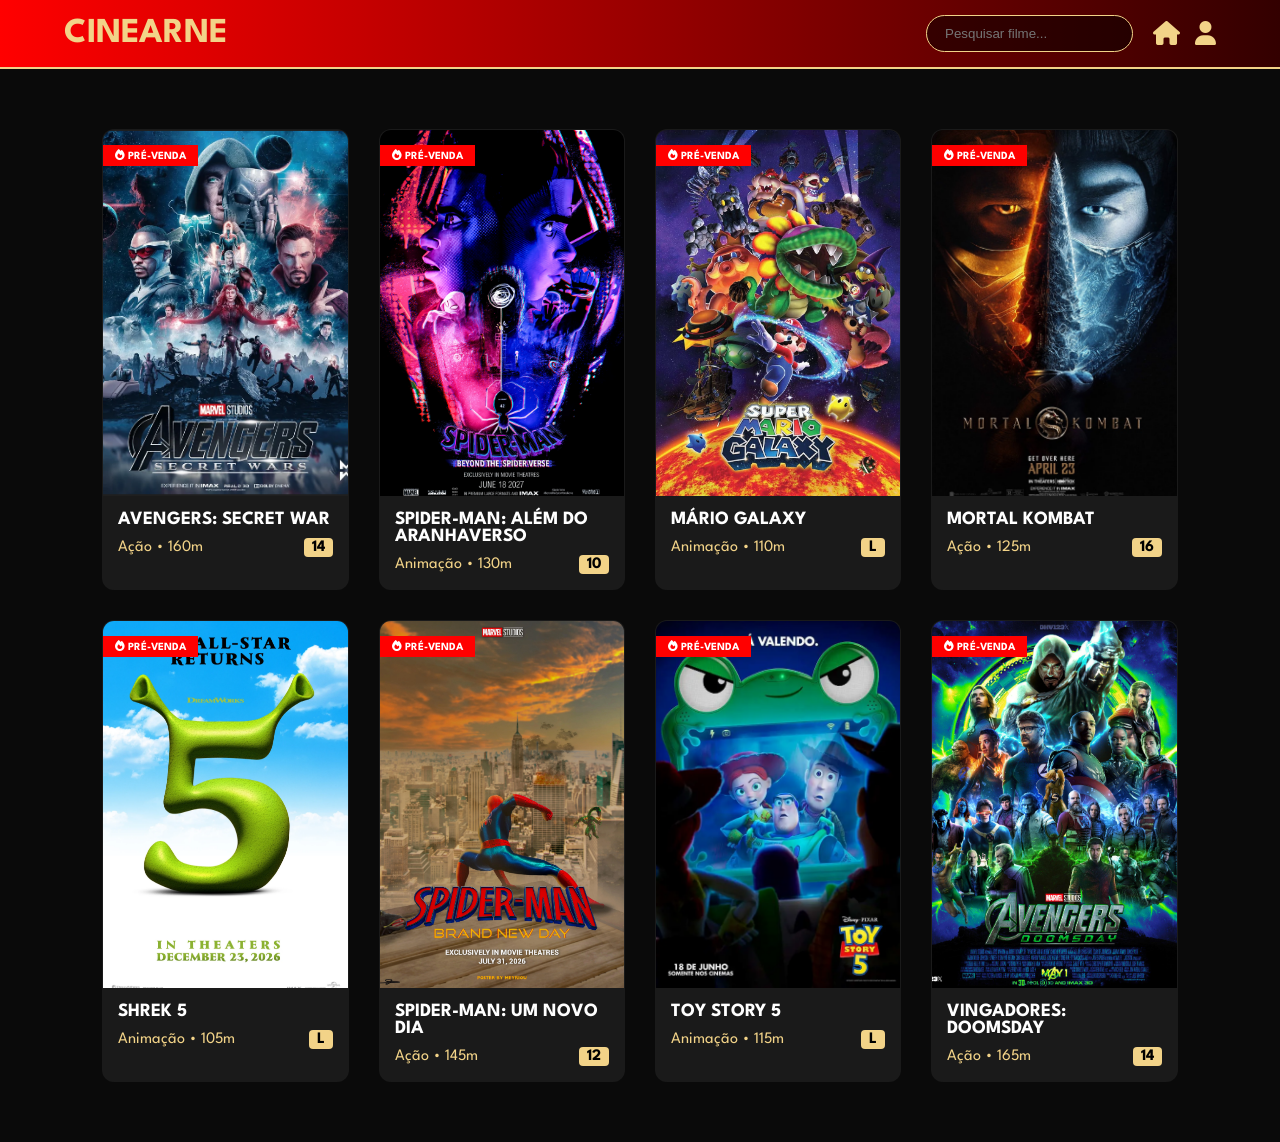
==== index.html @ 708c89e6 "Add files via upload" ====
<!DOCTYPE html>
<html lang="pt-BR">
<head>
    <meta charset="UTF-8">
    <meta name="viewport" content="width=device-width, initial-scale=1.0">
    <title>CINEARNE - Cinema Online</title>
    <link rel="stylesheet" href="style.css">
    <link href="https://fonts.googleapis.com/css2?family=League+Spartan:wght@400;700&display=swap" rel="stylesheet">
    <link rel="stylesheet" href="https://cdnjs.cloudflare.com/ajax/libs/font-awesome/6.5.0/css/all.min.css">
</head>
<body>

    <input type="checkbox" id="abrir-modal" class="check-controle">
    <input type="checkbox" id="abrir-assentos" class="check-controle">
    <input type="checkbox" id="abrir-sucesso" class="check-controle">

    <header>
        <h1 class="logo">CINEARNE</h1>
        <div class="right-area">
            <div class="search-container">
                <input type="text" id="busca" oninput="filtrar()" placeholder="Pesquisar filme...">
            </div>
            
            <div id="area-perfil" style="display: flex; gap: 15px; align-items: center;">
                <a href="index.html" class="nav-icon"><i class="fa-solid fa-house"></i></a>
                <div id="conteudo-login">
                    <a href="login.html" class="nav-icon"><i class="fa-solid fa-user"></i></a>
                </div>
            </div>
        </div>
    </header>

    <section class="movies">
        <label for="abrir-modal" class="movie-card" data-nome="avengers secret war vingadores marvel ação">
            <div class="poster-container">
                <img src="img/Avengers.png" alt="Avengers: Secret War">
                <span class="badge-prevenda"><i class="fa-solid fa-fire"></i> PRÉ-VENDA</span>
            </div>
            <div class="movie-info"><h3>AVENGERS: SECRET WAR</h3><div class="details"><span>Ação • 160m</span><span class="age">14</span></div></div>
        </label>

        <label for="abrir-modal" class="movie-card" data-nome="spider-man além do aranhaverso miles morales animação">
            <div class="poster-container">
                <img src="img/Beyond.jpg" alt="Beyond the Spider-Verse">
                <span class="badge-prevenda"><i class="fa-solid fa-fire"></i> PRÉ-VENDA</span>
            </div>
            <div class="movie-info"><h3>SPIDER-MAN: ALÉM DO ARANHAVERSO</h3><div class="details"><span>Animação • 130m</span><span class="age">10</span></div></div>
        </label>

        <label for="abrir-modal" class="movie-card" data-nome="mário galaxy mario nintendo animação">
            <div class="poster-container">
                <img src="img/Mário.jpg" alt="Mário Galaxy">
                <span class="badge-prevenda"><i class="fa-solid fa-fire"></i> PRÉ-VENDA</span>
            </div>
            <div class="movie-info"><h3>MÁRIO GALAXY</h3><div class="details"><span>Animação • 110m</span><span class="age">L</span></div></div>
        </label>

        <label for="abrir-modal" class="movie-card" data-nome="mortal kombat mk luta ação">
            <div class="poster-container">
                <img src="img/MortalKombat.png" alt="Mortal Kombat">
                <span class="badge-prevenda"><i class="fa-solid fa-fire"></i> PRÉ-VENDA</span>
            </div>
            <div class="movie-info"><h3>MORTAL KOMBAT</h3><div class="details"><span>Ação • 125m</span><span class="age">16</span></div></div>
        </label>

        <label for="abrir-modal" class="movie-card" data-nome="shrek 5 ogro animação dreamworks">
            <div class="poster-container">
                <img src="img/Shrek5.png" alt="Shrek 5">
                <span class="badge-prevenda"><i class="fa-solid fa-fire"></i> PRÉ-VENDA</span>
            </div>
            <div class="movie-info"><h3>SHREK 5</h3><div class="details"><span>Animação • 105m</span><span class="age">L</span></div></div>
        </label>

        <label for="abrir-modal" class="movie-card" data-nome="spider-man homem aranha um novo dia live action marvel">
            <div class="poster-container">
                <img src="img/SpiderMan.png" alt="Spider-Man: Um Novo Dia">
                <span class="badge-prevenda"><i class="fa-solid fa-fire"></i> PRÉ-VENDA</span>
            </div>
            <div class="movie-info"><h3>SPIDER-MAN: UM NOVO DIA</h3><div class="details"><span>Ação • 145m</span><span class="age">12</span></div></div>
        </label>

        <label for="abrir-modal" class="movie-card" data-nome="toy story 5 woody buzz animação pixar disney">
            <div class="poster-container">
                <img src="img/ToyStory.png" alt="Toy Story 5">
                <span class="badge-prevenda"><i class="fa-solid fa-fire"></i> PRÉ-VENDA</span>
            </div>
            <div class="movie-info"><h3>TOY STORY 5</h3><div class="details"><span>Animação • 115m</span><span class="age">L</span></div></div>
        </label>

        <label for="abrir-modal" class="movie-card" data-nome="vingadores doomsday avengers doutor destino marvel ação">
            <div class="poster-container">
                <img src="img/Vingadores.jpeg" alt="Vingadores: Doomsday">
                <span class="badge-prevenda"><i class="fa-solid fa-fire"></i> PRÉ-VENDA</span>
            </div>
            <div class="movie-info"><h3>VINGADORES: DOOMSDAY</h3><div class="details"><span>Ação • 165m</span><span class="age">14</span></div></div>
        </label>
    </section>

    <div class="modal-sessao">
        <div class="conteudo-sessao">
            <label for="abrir-modal" class="fechar-modal">&times;</label>
            <h2>SELECIONE O HORÁRIO</h2>
            <div class="grade-horarios">
                <label for="abrir-assentos" class="btn-hora">14h00</label>
                <label for="abrir-assentos" class="btn-hora">17h30</label>
                <label for="abrir-assentos" class="btn-hora">21h00</label>
            </div>
        </div>
    </div>

    <div class="modal-assentos">
        <div class="conteudo-assentos">
            <label for="abrir-assentos" class="fechar-modal">&times;</label>
            <h3 class="titulo-modal">Escolha seu Assento</h3>
            <div class="tela-cinema">TELA</div>
            <div class="mapa-assentos">
                <input type="checkbox" id="a1" class="seat-check"><label for="a1" class="seat"></label>
                <input type="checkbox" id="a2" class="seat-check"><label for="a2" class="seat"></label>
                <input type="checkbox" id="a3" class="seat-check"><label for="a3" class="seat"></label>
                <input type="checkbox" id="a4" class="seat-check"><label for="a4" class="seat"></label>
                <div class="corredor"></div>
                <input type="checkbox" id="a5" class="seat-check"><label for="a5" class="seat"></label>
                <input type="checkbox" id="a6" class="seat-check"><label for="a6" class="seat"></label>
                <input type="checkbox" id="a7" class="seat-check"><label for="a7" class="seat"></label>
                <input type="checkbox" id="a8" class="seat-check"><label for="a8" class="seat"></label>
                <input type="checkbox" id="b1" class="seat-check"><label for="b1" class="seat"></label>
                <input type="checkbox" id="b2" class="seat-check"><label for="b2" class="seat"></label>
                <input type="checkbox" id="b3" class="seat-check"><label for="b3" class="seat"></label>
                <input type="checkbox" id="b4" class="seat-check"><label for="b4" class="seat"></label>
                <div class="corredor"></div>
                <input type="checkbox" id="b5" class="seat-check"><label for="b5" class="seat"></label>
                <input type="checkbox" id="b6" class="seat-check"><label for="b6" class="seat"></label>
                <input type="checkbox" id="b7" class="seat-check"><label for="b7" class="seat"></label>
                <input type="checkbox" id="b8" class="seat-check"><label for="b8" class="seat"></label>
            </div>
            <label for="abrir-sucesso" class="btn-confirmar">CONFIRMAR ASSENTOS</label>
        </div>
    </div>

    <div class="modal-sucesso">
        <div class="conteudo-sucesso">
            <i class="fa-solid fa-circle-check" style="color: #44ff44; font-size: 60px; margin-bottom: 20px;"></i>
            <h2>SUCESSO!</h2>
            <div class="ticket-info" style="margin-bottom: 20px; color: white;">
                <p><strong>Total:</strong> R$ 0,00</p>
                <p><strong>Tipo:</strong> Cortesia Estudante 🎓</p>
            </div>
            <a href="index.html" id="link-voltar" class="btn-confirmar" style="text-decoration: none; display: inline-block;">VOLTAR AO INÍCIO</a>
        </div>
    </div>

    <script>
        // Sistema de busca
        function filtrar() {
            let input = document.getElementById('busca').value.toLowerCase();
            let cards = document.querySelectorAll('.movie-card');
            cards.forEach(card => {
                let nome = card.getAttribute('data-nome');
                card.style.display = nome.includes(input) ? "block" : "none";
            });
        }

        // Lógica de usuário na URL
        const urlParams = new URLSearchParams(window.location.search);
        const userName = urlParams.get('user');
        const conteudoLogin = document.getElementById('conteudo-login');
        const linkVoltar = document.getElementById('link-voltar');

        if (userName) {
            conteudoLogin.innerHTML = `
                <div class="user-logado" style="display: flex; align-items: center; gap: 10px;">
                    <span style="color: #F2D388; font-weight: bold;">Olá, ${userName}!</span>
                    <a href="index.html" class="nav-icon" title="Sair"><i class="fa-solid fa-right-from-bracket"></i></a>
                </div>
            `;
            // Atualiza o link de voltar para manter o usuário logado
            if(linkVoltar) linkVoltar.href = `index.html?user=${userName}`;
        }
    </script>
</body>
</html>
---- style.css ----
/* --- RESET E BASE --- */
* { box-sizing: border-box; margin: 0; padding: 0; }
body { background-color: #0a0a0a; font-family: 'League Spartan', sans-serif; color: white; overflow-x: hidden; }
.check-controle { display: none; }

/* --- HEADER --- */
header {
    background: linear-gradient(to right, #ff0000, #330000) !important;
    padding: 15px 5%; display: flex; align-items: center; justify-content: space-between;
    border-bottom: 2px solid #F2D388; position: sticky; top: 0; z-index: 1000;
}
.logo { color: #F2D388; font-size: 35px; font-weight: bold; text-decoration: none; }
.right-area { display: flex; align-items: center; gap: 20px; }

/* Barra de Busca */
.search-container input {
    padding: 10px 18px; border-radius: 25px; border: 1px solid #F2D388;
    background: rgba(0,0,0,0.5); color: white; outline: none; transition: 0.3s;
}
.search-container input:focus { box-shadow: 0 0 15px #F2D388; width: 250px; }

/* Ícones de Navegação */
.nav-icon { color: #F2D388; font-size: 24px; text-decoration: none; transition: 0.3s; cursor: pointer; }
.nav-icon:hover { transform: scale(1.2); color: white; }

/* Pílula do Usuário Logado */
.user-logado {
    background: rgba(255, 255, 255, 0.1);
    padding: 8px 15px;
    border-radius: 25px;
    border: 1px solid rgba(242, 211, 136, 0.3);
}

/* --- GRID DE FILMES --- */
.movies { display: grid; grid-template-columns: repeat(4, 1fr); gap: 30px; padding: 60px 8%; }
.movie-card {
    background: #1a1a1a; border-radius: 12px; overflow: hidden;
    cursor: pointer; transition: 0.4s; border: 1px solid transparent; position: relative;
    display: block;
}
.movie-card:hover { transform: translateY(-10px); border-color: #ff0000; box-shadow: 0 0 20px #ff0000; }
.movie-card img { width: 100%; display: block; aspect-ratio: 2/3; object-fit: cover; }
.badge-prevenda { position: absolute; top: 15px; left: 0; background: #ff0000; padding: 5px 12px; font-size: 11px; font-weight: bold; }
.movie-info { padding: 15px; }
.details { display: flex; justify-content: space-between; align-items: center; color: #F2D388; margin-top: 10px; }
.age { background: #F2D388; color: black; padding: 2px 8px; border-radius: 4px; font-weight: bold; }

/* --- MODAIS --- */
.modal-sessao, .modal-assentos, .modal-sucesso {
    display: none; position: fixed; top: 0; left: 0; width: 100%; height: 100%;
    background: rgba(0,0,0,0.9); justify-content: center; align-items: center;
    backdrop-filter: blur(8px);
}
/* Camadas dos modais */
.modal-sessao { z-index: 5000; }
.modal-assentos { z-index: 5100; }
.modal-sucesso { z-index: 5200; }

#abrir-modal:checked ~ .modal-sessao,
#abrir-assentos:checked ~ .modal-assentos,
#abrir-sucesso:checked ~ .modal-sucesso { display: flex; }

.conteudo-sessao, .conteudo-assentos, .conteudo-sucesso {
    background: #121212; padding: 40px; border-radius: 20px; border: 2px solid #ff0000;
    text-align: center; position: relative; width: 90%; max-width: 480px;
}
.fechar-modal { position: absolute; right: 20px; top: 10px; font-size: 35px; color: #F2D388; cursor: pointer; }

/* --- BOTÕES E ASSENTOS --- */
.grade-horarios { display: flex; gap: 15px; justify-content: center; margin-top: 20px; }
.btn-hora { 
    display: inline-block; border: 1px solid #F2D388; color: #F2D388; 
    padding: 12px 25px; border-radius: 5px; cursor: pointer; transition: 0.3s; 
}
.btn-hora:hover { background: #F2D388; color: black; font-weight: bold; }

.tela-cinema { width: 80%; margin: 0 auto 35px auto; border-bottom: 3px solid #fff; box-shadow: 0 8px 15px rgba(255,255,255,0.3); color: #888; }
.mapa-assentos { display: grid; grid-template-columns: repeat(4, 32px) 25px repeat(4, 32px); gap: 8px; justify-content: center; margin-bottom: 30px; }
.corredor { width: 25px; }
.seat-check { display: none; }
.seat { width: 32px; height: 32px; background: #3a3a3a; border-radius: 6px; cursor: pointer; }
.seat-check:checked + .seat { background: #ff0000; border: 1px solid white; }

.btn-confirmar { background: #ff0000; color: white; padding: 15px; border-radius: 8px; font-weight: bold; cursor: pointer; border: none; width: 100%; }
.ticket-info { background: #222; padding: 20px; border-radius: 10px; margin: 20px 0; border-left: 6px solid #44ff44; text-align: left; }

/* --- LOGIN --- */
.body-login {
    background: linear-gradient(rgba(0,0,0,0.7), rgba(0,0,0,0.7)), 
                url('https://images.unsplash.com/photo-1489599849927-2ee91cede3ba?q=80&w=2070') no-repeat center center/cover;
    height: 100vh;
}
.main-login { height: calc(100vh - 80px); display: flex; justify-content: center; align-items: center; }
.card-login { background: #121212; padding: 40px; border-radius: 20px; border: 2px solid #ff0000; width: 100%; max-width: 400px; text-align: center; }
.input-group { position: relative; margin-bottom: 20px; }
.input-group i { position: absolute; left: 15px; top: 50%; transform: translateY(-50%); color: #F2D388; }
.input-group input { width: 100%; padding: 15px 15px 15px 45px; background: #1a1a1a; border: 1px solid #333; border-radius: 8px; color: white; outline: none; }
.btn-entrar { width: 100%; padding: 15px; background: #ff0000; color: white; border: none; border-radius: 8px; font-weight: bold; cursor: pointer; }
.footer-login { margin-top: 25px; font-size: 14px; }
.footer-login a { color: #F2D388; text-decoration: none; }

/* --- RESPONSIVIDADE (CELULAR) --- */

@media (max-width: 768px) {
    /* 1. Ajusta o Topo (Header) */
    header {
        flex-direction: column; /* Coloca a logo em cima e a busca embaixo */
        gap: 15px;
        padding: 15px;
        height: auto; /* Deixa o header crescer se precisar */
    }

    .right-area {
        width: 100%;
        justify-content: space-between;
    }

    .search-container {
        width: 100%; /* Busca ocupa a largura toda no celular */
    }

    .search-container input {
        width: 100%;
    }

    /* 2. Ajusta a Grade de Filmes */
    .movies {
        grid-template-columns: repeat(auto-fit, minmax(150px, 1fr)); /* 2 filmes por linha */
        gap: 10px;
        padding: 10px;
    }

    .movie-card h3 {
        font-size: 0.9rem; /* Diminui um pouco o texto do título */
    }

    /* 3. Ajusta os Modais (Janelas) */
    .conteudo-sessao, .conteudo-assentos, .conteudo-sucesso {
        width: 95%; /* Quase a tela toda */
        padding: 15px;
        max-height: 90vh;
        overflow-y: auto; /* Permite rolar se o celular for muito pequeno */
    }

    /* 4. Mapa de Assentos */
    .mapa-assentos {
        gap: 5px; /* Diminui o espaço entre as poltronas */
    }

    .seat {
        width: 25px;
        height: 25px;
    }
}
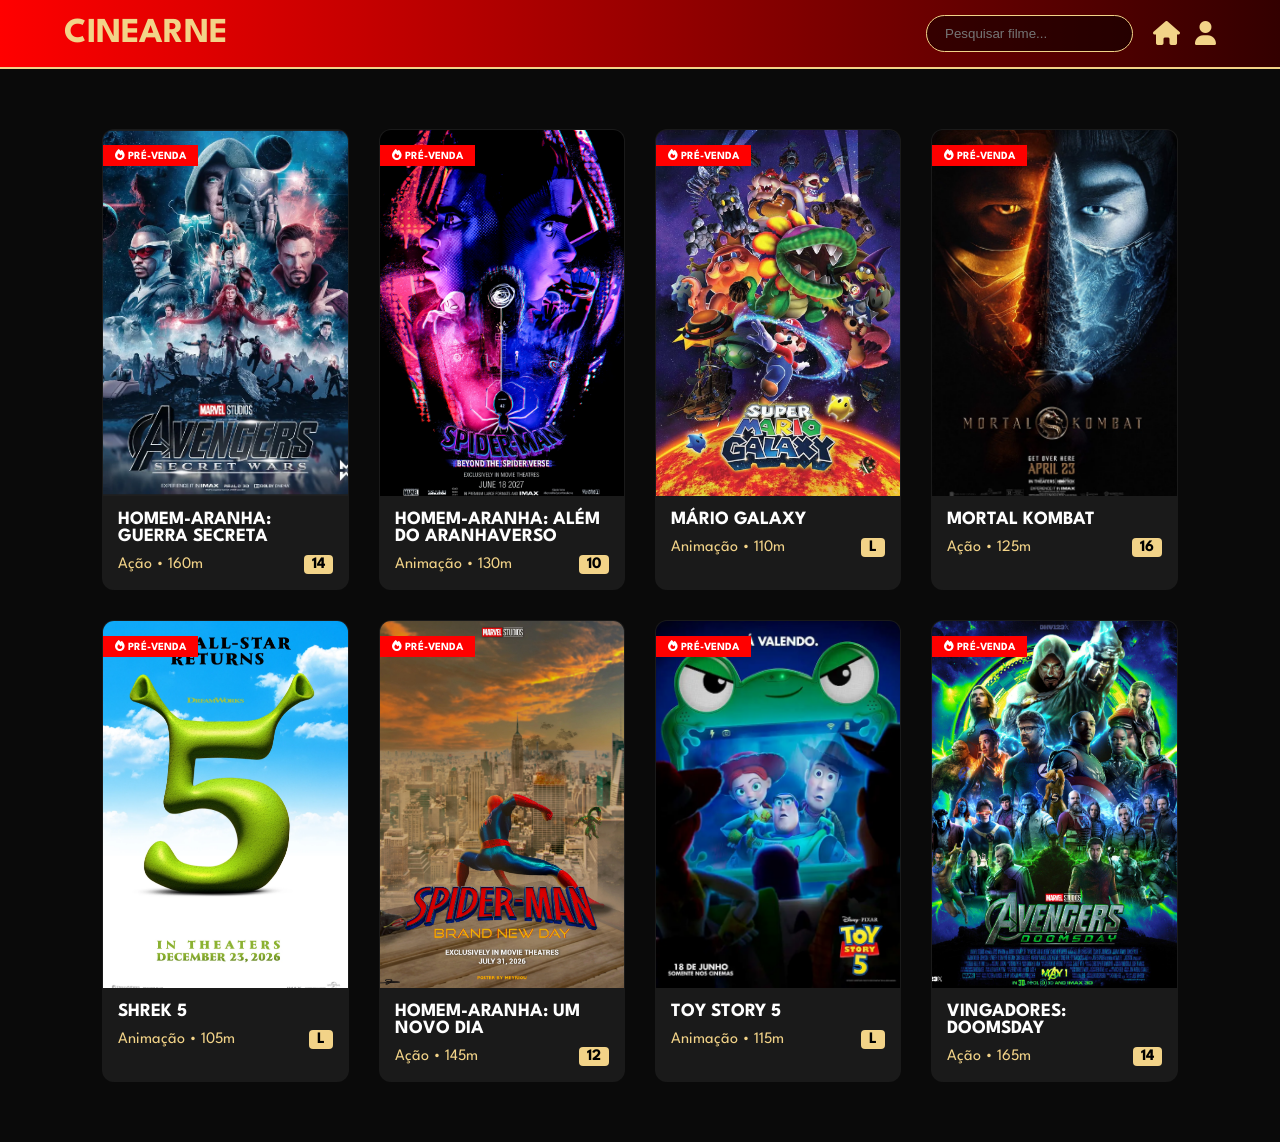
==== commit 8e096d14: "Add files via upload" ====
--- a/index.html
+++ b/index.html
@@ -36,7 +36,7 @@
                 <img src="img/Avengers.png" alt="Avengers: Secret War">
                 <span class="badge-prevenda"><i class="fa-solid fa-fire"></i> PRÉ-VENDA</span>
             </div>
-            <div class="movie-info"><h3>AVENGERS: SECRET WAR</h3><div class="details"><span>Ação • 160m</span><span class="age">14</span></div></div>
+            <div class="movie-info"><h3>HOMEM-ARANHA: GUERRA SECRETA</h3><div class="details"><span>Ação • 160m</span><span class="age">14</span></div></div>
         </label>
 
         <label for="abrir-modal" class="movie-card" data-nome="spider-man além do aranhaverso miles morales animação">
@@ -44,7 +44,7 @@
                 <img src="img/Beyond.jpg" alt="Beyond the Spider-Verse">
                 <span class="badge-prevenda"><i class="fa-solid fa-fire"></i> PRÉ-VENDA</span>
             </div>
-            <div class="movie-info"><h3>SPIDER-MAN: ALÉM DO ARANHAVERSO</h3><div class="details"><span>Animação • 130m</span><span class="age">10</span></div></div>
+            <div class="movie-info"><h3>HOMEM-ARANHA: ALÉM DO ARANHAVERSO</h3><div class="details"><span>Animação • 130m</span><span class="age">10</span></div></div>
         </label>
 
         <label for="abrir-modal" class="movie-card" data-nome="mário galaxy mario nintendo animação">
@@ -76,7 +76,7 @@
                 <img src="img/SpiderMan.png" alt="Spider-Man: Um Novo Dia">
                 <span class="badge-prevenda"><i class="fa-solid fa-fire"></i> PRÉ-VENDA</span>
             </div>
-            <div class="movie-info"><h3>SPIDER-MAN: UM NOVO DIA</h3><div class="details"><span>Ação • 145m</span><span class="age">12</span></div></div>
+            <div class="movie-info"><h3>HOMEM-ARANHA: UM NOVO DIA</h3><div class="details"><span>Ação • 145m</span><span class="age">12</span></div></div>
         </label>
 
         <label for="abrir-modal" class="movie-card" data-nome="toy story 5 woody buzz animação pixar disney">
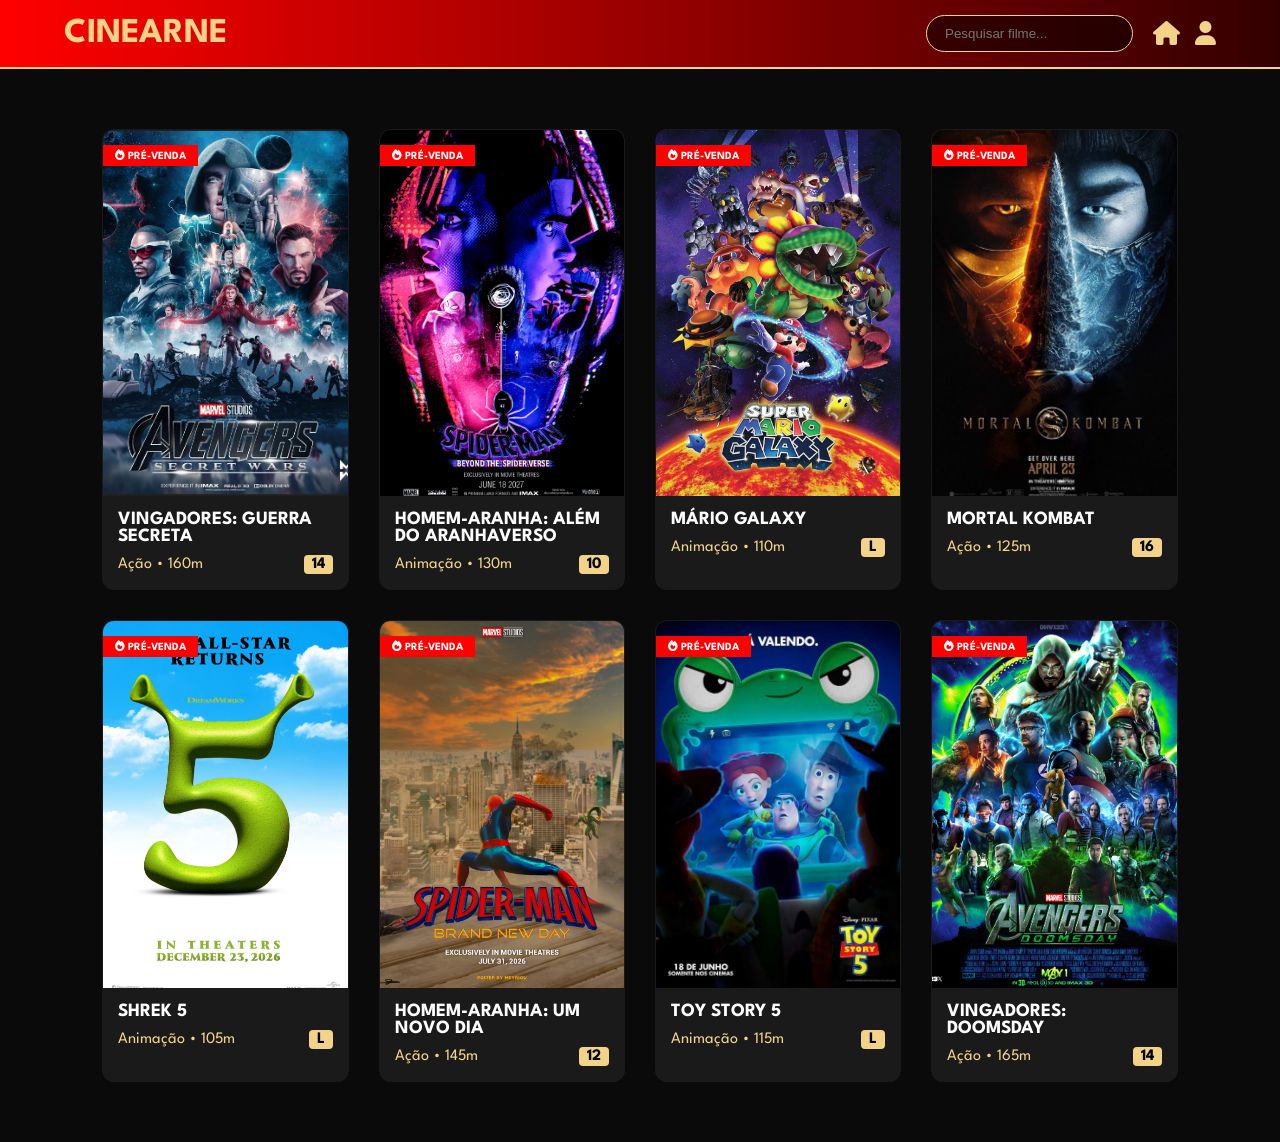
==== commit 120504c1: "Update index.html" ====
--- a/index.html
+++ b/index.html
@@ -36,7 +36,7 @@
                 <img src="img/Avengers.png" alt="Avengers: Secret War">
                 <span class="badge-prevenda"><i class="fa-solid fa-fire"></i> PRÉ-VENDA</span>
             </div>
-            <div class="movie-info"><h3>HOMEM-ARANHA: GUERRA SECRETA</h3><div class="details"><span>Ação • 160m</span><span class="age">14</span></div></div>
+            <div class="movie-info"><h3>VINGADORES: GUERRA SECRETA</h3><div class="details"><span>Ação • 160m</span><span class="age">14</span></div></div>
         </label>
 
         <label for="abrir-modal" class="movie-card" data-nome="spider-man além do aranhaverso miles morales animação">
@@ -178,4 +178,4 @@
         }
     </script>
 </body>
-</html>+</html>
